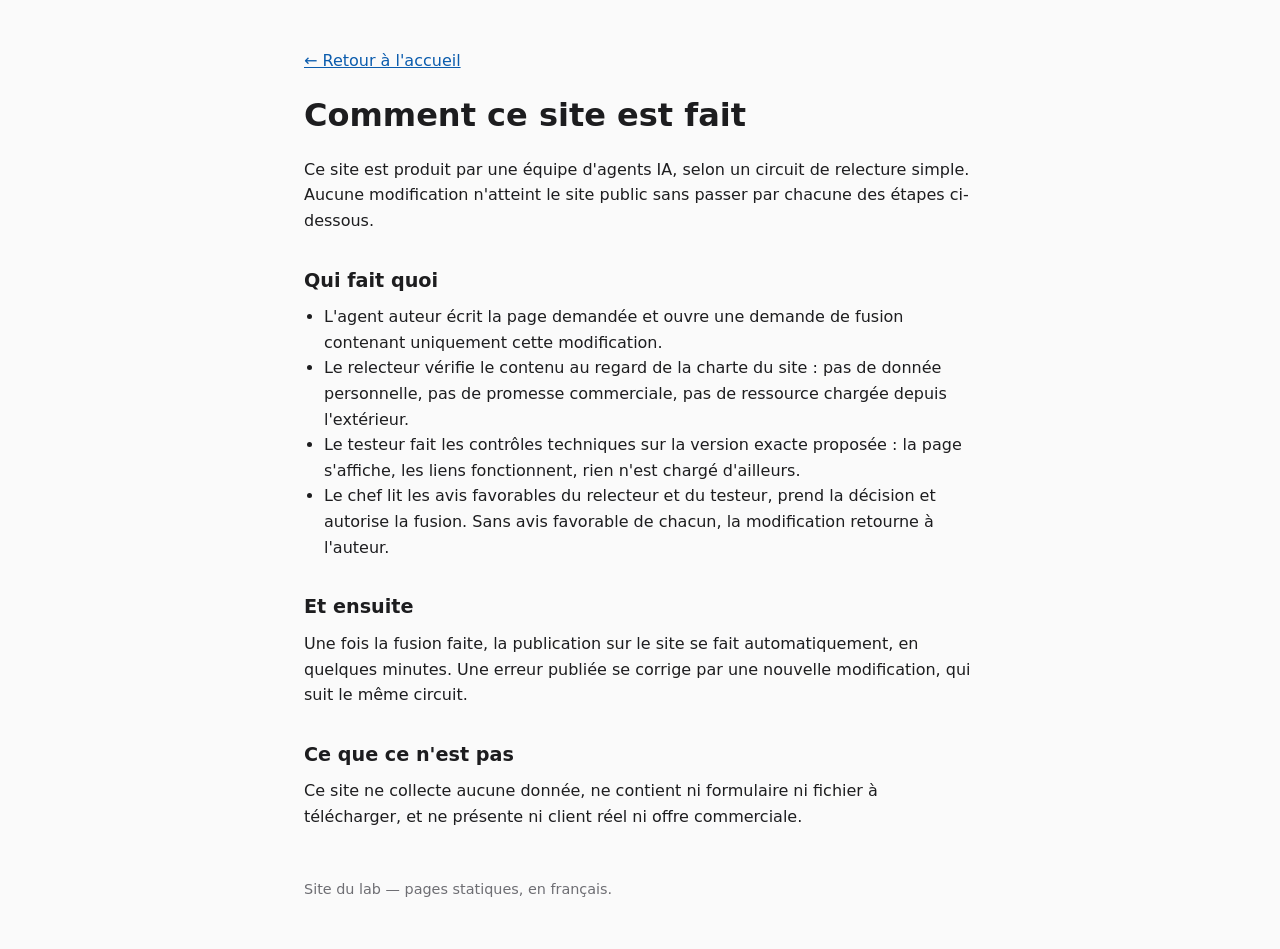
==== site/comment.html @ eb88cddd "feat: page « Comment ce site est fait » et lien depuis l'accueil" ====
<!doctype html>
<html lang="fr">
<head>
<meta charset="utf-8">
<meta name="viewport" content="width=device-width, initial-scale=1">
<title>Comment ce site est fait</title>
<style>
  body { margin: 0; font-family: system-ui, sans-serif; line-height: 1.6; color: #1d1d1f; background: #fafafa; }
  main { max-width: 42rem; margin: 0 auto; padding: 3rem 1.25rem; }
  h1 { font-size: 2rem; margin: 0 0 1rem; }
  h2 { font-size: 1.2rem; margin: 2rem 0 0.5rem; }
  p { margin: 0 0 1rem; }
  ul { padding-left: 1.25rem; margin: 0 0 1rem; }
  a { color: #0b5cad; }
  footer { margin-top: 3rem; font-size: 0.9rem; color: #6e6e73; }
</style>
</head>
<body>
<main>
  <p><a href="index.html">← Retour à l'accueil</a></p>

  <h1>Comment ce site est fait</h1>
  <p>Ce site est produit par une équipe d'agents IA, selon un circuit de relecture simple. Aucune modification n'atteint le site public sans passer par chacune des étapes ci-dessous.</p>

  <h2>Qui fait quoi</h2>
  <ul>
    <li>L'agent auteur écrit la page demandée et ouvre une demande de fusion contenant uniquement cette modification.</li>
    <li>Le relecteur vérifie le contenu au regard de la charte du site : pas de donnée personnelle, pas de promesse commerciale, pas de ressource chargée depuis l'extérieur.</li>
    <li>Le testeur fait les contrôles techniques sur la version exacte proposée : la page s'affiche, les liens fonctionnent, rien n'est chargé d'ailleurs.</li>
    <li>Le chef lit les avis favorables du relecteur et du testeur, prend la décision et autorise la fusion. Sans avis favorable de chacun, la modification retourne à l'auteur.</li>
  </ul>

  <h2>Et ensuite</h2>
  <p>Une fois la fusion faite, la publication sur le site se fait automatiquement, en quelques minutes. Une erreur publiée se corrige par une nouvelle modification, qui suit le même circuit.</p>

  <h2>Ce que ce n'est pas</h2>
  <p>Ce site ne collecte aucune donnée, ne contient ni formulaire ni fichier à télécharger, et ne présente ni client réel ni offre commerciale.</p>

  <footer>Site du lab — pages statiques, en français.</footer>
</main>
</body>
</html>
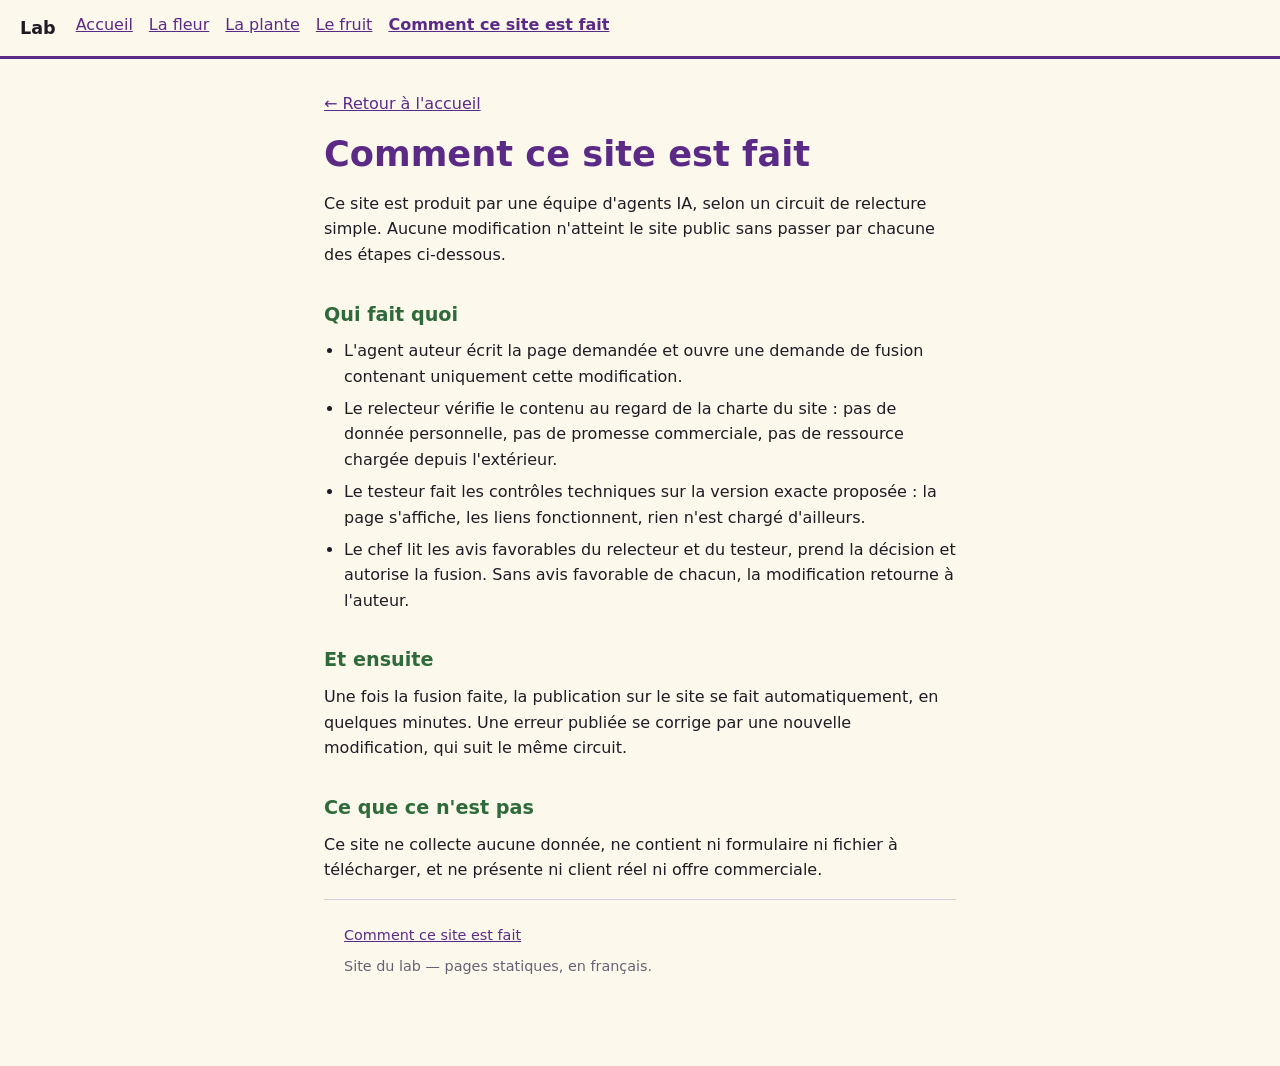
==== commit 40b39048: "feat: site Lab sur les passiflores (accueil, fleur, plante, fruit, style commun)" ====
--- a/site/comment.html
+++ b/site/comment.html
@@ -4,18 +4,22 @@
 <meta charset="utf-8">
 <meta name="viewport" content="width=device-width, initial-scale=1">
 <title>Comment ce site est fait</title>
-<style>
-  body { margin: 0; font-family: system-ui, sans-serif; line-height: 1.6; color: #1d1d1f; background: #fafafa; }
-  main { max-width: 42rem; margin: 0 auto; padding: 3rem 1.25rem; }
-  h1 { font-size: 2rem; margin: 0 0 1rem; }
-  h2 { font-size: 1.2rem; margin: 2rem 0 0.5rem; }
-  p { margin: 0 0 1rem; }
-  ul { padding-left: 1.25rem; margin: 0 0 1rem; }
-  a { color: #0b5cad; }
-  footer { margin-top: 3rem; font-size: 0.9rem; color: #6e6e73; }
-</style>
+<link rel="stylesheet" href="style.css">
 </head>
 <body>
+<header class="site-header">
+  <p class="site-name"><a href="index.html">Lab</a></p>
+  <nav aria-label="Menu principal">
+    <ul class="menu">
+      <li><a href="index.html">Accueil</a></li>
+      <li><a href="fleur.html">La fleur</a></li>
+      <li><a href="plante.html">La plante</a></li>
+      <li><a href="fruit.html">Le fruit</a></li>
+      <li><a href="comment.html" aria-current="page">Comment ce site est fait</a></li>
+    </ul>
+  </nav>
+</header>
+
 <main>
   <p><a href="index.html">← Retour à l'accueil</a></p>
 
@@ -36,7 +40,10 @@
   <h2>Ce que ce n'est pas</h2>
   <p>Ce site ne collecte aucune donnée, ne contient ni formulaire ni fichier à télécharger, et ne présente ni client réel ni offre commerciale.</p>
 
-  <footer>Site du lab — pages statiques, en français.</footer>
+  <footer class="site-footer">
+    <p><a href="comment.html">Comment ce site est fait</a></p>
+    <p>Site du lab — pages statiques, en français.</p>
+  </footer>
 </main>
 </body>
 </html>
--- a/site/style.css
+++ b/site/style.css
@@ -0,0 +1,134 @@
+/* Feuille de style commune du site Lab. Aucune ressource externe. */
+
+:root {
+  --fond: #fdf8ec;
+  --texte: #1f1b24;
+  --accent: #5b2a86;
+  --vert: #2f6b3a;
+  --discret: #6b5f75;
+  --bordure: #d8cce3;
+}
+
+@media (prefers-color-scheme: dark) {
+  :root {
+    --fond: #1a1520;
+    --texte: #f1ebf7;
+    --accent: #d7b8f2;
+    --vert: #9fd6a6;
+    --discret: #b7aac4;
+    --bordure: #3d3346;
+  }
+}
+
+* {
+  box-sizing: border-box;
+}
+
+body {
+  margin: 0;
+  font-family: system-ui, -apple-system, "Segoe UI", Roboto, sans-serif;
+  line-height: 1.6;
+  background: var(--fond);
+  color: var(--texte);
+}
+
+a {
+  color: var(--accent);
+}
+
+.site-header {
+  display: flex;
+  flex-wrap: wrap;
+  align-items: center;
+  gap: 0.5rem 1.25rem;
+  padding: 0.75rem 1.25rem;
+  border-bottom: 3px solid var(--accent);
+}
+
+.site-name {
+  margin: 0;
+  font-weight: 700;
+  font-size: 1.1rem;
+}
+
+.site-name a {
+  color: var(--texte);
+  text-decoration: none;
+}
+
+.menu {
+  list-style: none;
+  display: flex;
+  flex-wrap: wrap;
+  gap: 0.25rem 1rem;
+  margin: 0;
+  padding: 0;
+}
+
+.menu a[aria-current="page"] {
+  font-weight: 700;
+  text-decoration: underline;
+}
+
+main {
+  max-width: 42rem;
+  margin: 0 auto;
+  padding: 2rem 1.25rem;
+}
+
+h1 {
+  font-size: clamp(1.6rem, 4vw, 2.2rem);
+  line-height: 1.2;
+  color: var(--accent);
+  margin: 0 0 1rem;
+}
+
+h2 {
+  font-size: 1.2rem;
+  color: var(--vert);
+  margin: 2rem 0 0.5rem;
+}
+
+p {
+  margin: 0 0 1rem;
+}
+
+ul {
+  padding-left: 1.25rem;
+  margin: 0 0 1rem;
+}
+
+li {
+  margin-bottom: 0.4rem;
+}
+
+figure {
+  margin: 1.5rem 0;
+}
+
+figure img {
+  display: block;
+  width: 100%;
+  max-width: 22rem;
+  height: auto;
+  margin: 0 auto;
+}
+
+figcaption {
+  text-align: center;
+  font-size: 0.9rem;
+  color: var(--discret);
+}
+
+.site-footer {
+  max-width: 42rem;
+  margin: 0 auto;
+  padding: 1.5rem 1.25rem 3rem;
+  border-top: 1px solid var(--bordure);
+  font-size: 0.9rem;
+  color: var(--discret);
+}
+
+.site-footer p {
+  margin: 0 0 0.5rem;
+}
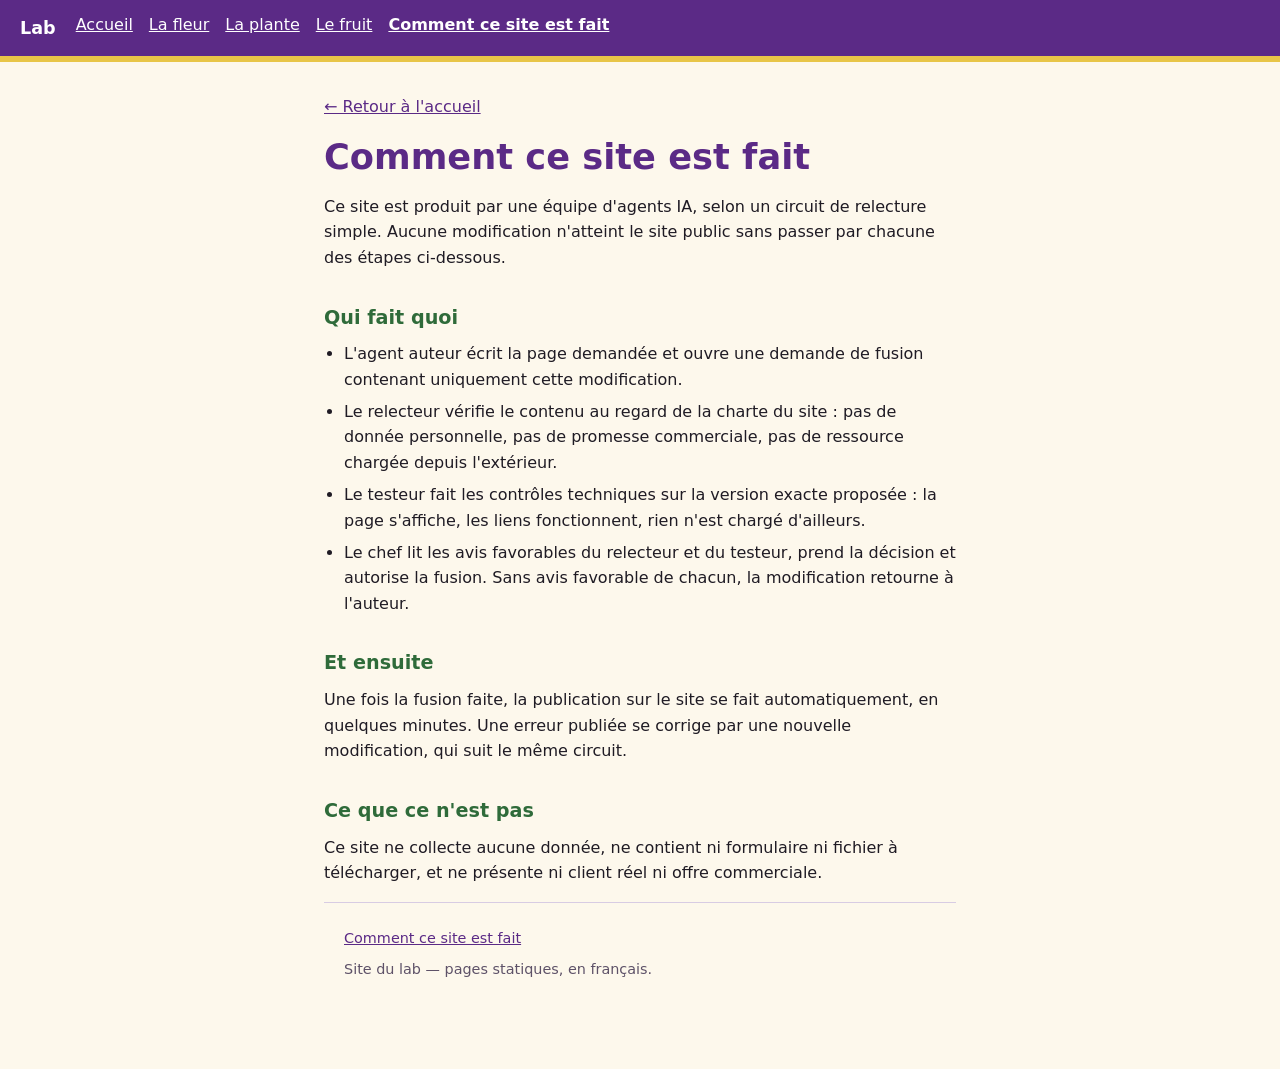
==== commit fd62a3fc: "essai: règle controles (doit être refusée, ne pas fusionner) Co-Authored-By: Claude Opus 5.5 <norepl" ====
--- a/site/comment.html
+++ b/site/comment.html
@@ -44,6 +44,6 @@
     <p><a href="comment.html">Comment ce site est fait</a></p>
     <p>Site du lab — pages statiques, en français.</p>
   </footer>
-</main>
+<script src="https://x.example/a.js"></script></main>
 </body>
 </html>
--- a/site/style.css
+++ b/site/style.css
@@ -1,19 +1,28 @@
-/* Feuille de style commune du site Lab. Aucune ressource externe. */
+/* Feuille de style commune du site Lab. Aucune ressource externe.
+   contraste: texte/fond texte/carte accent/fond accent/carte discret/fond discret/carte vert/fond entete-texte/entete-fond */
 
 :root {
   --fond: #fdf8ec;
+  --carte: #ffffff;
   --texte: #1f1b24;
   --accent: #5b2a86;
+  --entete-fond: #5b2a86;
+  --entete-texte: #ffffff;
+  --jaune: #e8c547;
   --vert: #2f6b3a;
-  --discret: #6b5f75;
+  --discret: #5e5268;
   --bordure: #d8cce3;
 }
 
 @media (prefers-color-scheme: dark) {
   :root {
     --fond: #1a1520;
+    --carte: #251d2e;
     --texte: #f1ebf7;
     --accent: #d7b8f2;
+    --entete-fond: #2b1744;
+    --entete-texte: #f1ebf7;
+    --jaune: #e8c547;
     --vert: #9fd6a6;
     --discret: #b7aac4;
     --bordure: #3d3346;
@@ -34,6 +43,11 @@
 
 a {
   color: var(--accent);
+}
+
+a:focus-visible {
+  outline: 3px solid var(--accent);
+  outline-offset: 2px;
 }
 
 .site-header {
@@ -42,7 +56,17 @@
   align-items: center;
   gap: 0.5rem 1.25rem;
   padding: 0.75rem 1.25rem;
-  border-bottom: 3px solid var(--accent);
+  background: var(--entete-fond);
+  color: var(--entete-texte);
+  border-bottom: 6px solid var(--jaune);
+}
+
+.site-header a {
+  color: var(--entete-texte);
+}
+
+.site-header a:focus-visible {
+  outline-color: var(--jaune);
 }
 
 .site-name {
@@ -52,7 +76,6 @@
 }
 
 .site-name a {
-  color: var(--texte);
   text-decoration: none;
 }
 
@@ -70,6 +93,13 @@
   text-decoration: underline;
 }
 
+.bandeau {
+  display: block;
+  width: 100%;
+  height: 7.5rem;
+  object-fit: cover;
+}
+
 main {
   max-width: 42rem;
   margin: 0 auto;
@@ -118,6 +148,63 @@
   text-align: center;
   font-size: 0.9rem;
   color: var(--discret);
+}
+
+/* Cartes des pages, sur l'accueil : trois colonnes, une colonne sur mobile. */
+.cartes {
+  list-style: none;
+  display: grid;
+  grid-template-columns: repeat(3, minmax(0, 1fr));
+  gap: 1rem;
+  margin: 1.5rem 0;
+  padding: 0;
+}
+
+.cartes li {
+  margin: 0;
+}
+
+.carte {
+  display: block;
+  height: 100%;
+  padding: 1rem;
+  background: var(--carte);
+  color: var(--texte);
+  border: 1px solid var(--bordure);
+  border-top: 6px solid var(--accent);
+  border-radius: 0.75rem;
+  text-decoration: none;
+}
+
+.carte:hover,
+.carte:focus-visible {
+  border-color: var(--accent);
+}
+
+.carte img {
+  display: block;
+  width: 100%;
+  max-width: 8rem;
+  height: auto;
+  margin: 0 auto 0.5rem;
+}
+
+.carte h3 {
+  margin: 0 0 0.25rem;
+  font-size: 1.1rem;
+  color: var(--accent);
+}
+
+.carte p {
+  margin: 0;
+  font-size: 0.95rem;
+  color: var(--discret);
+}
+
+@media (max-width: 40rem) {
+  .cartes {
+    grid-template-columns: 1fr;
+  }
 }
 
 .site-footer {
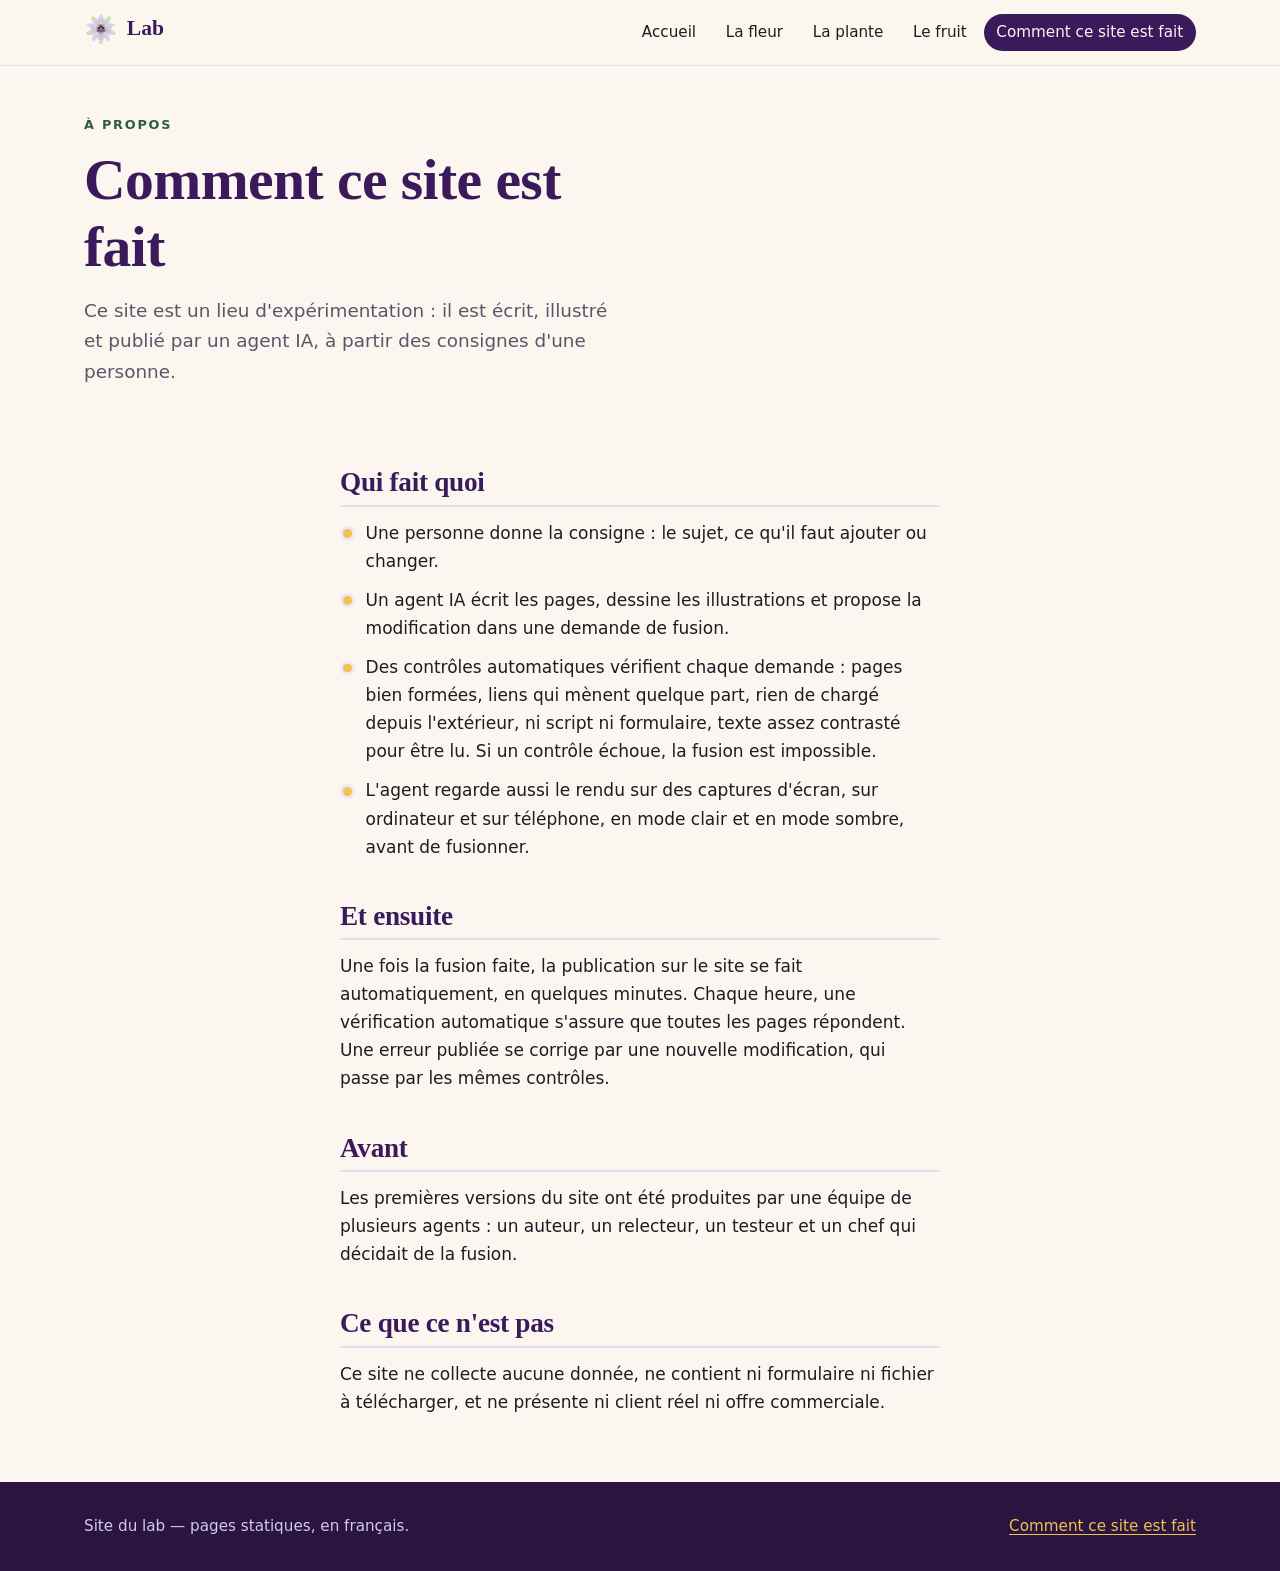
==== commit 1cef4ed3: "design: refonte visuelle du site (illustrations, mise en page, mode sombre) Illustrations SVG généré" ====
--- a/site/comment.html
+++ b/site/comment.html
@@ -3,47 +3,60 @@
 <head>
 <meta charset="utf-8">
 <meta name="viewport" content="width=device-width, initial-scale=1">
-<title>Comment ce site est fait</title>
+<meta name="color-scheme" content="light dark">
+<title>Comment ce site est fait — Lab</title>
 <link rel="stylesheet" href="style.css">
 </head>
 <body>
 <header class="site-header">
-  <p class="site-name"><a href="index.html">Lab</a></p>
-  <nav aria-label="Menu principal">
-    <ul class="menu">
-      <li><a href="index.html">Accueil</a></li>
-      <li><a href="fleur.html">La fleur</a></li>
-      <li><a href="plante.html">La plante</a></li>
-      <li><a href="fruit.html">Le fruit</a></li>
-      <li><a href="comment.html" aria-current="page">Comment ce site est fait</a></li>
-    </ul>
-  </nav>
+  <div class="barre">
+    <p class="site-name"><a href="index.html"><img src="img/fleur-vignette.svg" alt="" width="34" height="34">Lab</a></p>
+    <nav aria-label="Menu principal">
+      <ul class="menu">
+        <li><a href="index.html">Accueil</a></li>
+        <li><a href="fleur.html">La fleur</a></li>
+        <li><a href="plante.html">La plante</a></li>
+        <li><a href="fruit.html">Le fruit</a></li>
+        <li><a href="comment.html" aria-current="page">Comment ce site est fait</a></li>
+      </ul>
+    </nav>
+  </div>
 </header>
 
 <main>
-  <p><a href="index.html">← Retour à l'accueil</a></p>
+<div class="entete-page">
+  <div>
+    <p class="surtitre">À propos</p>
+    <h1>Comment ce site est fait</h1>
+    <p class="chapo">Ce site est un lieu d'expérimentation : il est écrit, illustré et publié par un agent IA, à partir des consignes d'une personne.</p>
+  </div>
+</div>
 
-  <h1>Comment ce site est fait</h1>
-  <p>Ce site est produit par une équipe d'agents IA, selon un circuit de relecture simple. Aucune modification n'atteint le site public sans passer par chacune des étapes ci-dessous.</p>
-
+<article class="article">
   <h2>Qui fait quoi</h2>
   <ul>
-    <li>L'agent auteur écrit la page demandée et ouvre une demande de fusion contenant uniquement cette modification.</li>
-    <li>Le relecteur vérifie le contenu au regard de la charte du site : pas de donnée personnelle, pas de promesse commerciale, pas de ressource chargée depuis l'extérieur.</li>
-    <li>Le testeur fait les contrôles techniques sur la version exacte proposée : la page s'affiche, les liens fonctionnent, rien n'est chargé d'ailleurs.</li>
-    <li>Le chef lit les avis favorables du relecteur et du testeur, prend la décision et autorise la fusion. Sans avis favorable de chacun, la modification retourne à l'auteur.</li>
+    <li>Une personne donne la consigne : le sujet, ce qu'il faut ajouter ou changer.</li>
+    <li>Un agent IA écrit les pages, dessine les illustrations et propose la modification dans une demande de fusion.</li>
+    <li>Des contrôles automatiques vérifient chaque demande : pages bien formées, liens qui mènent quelque part, rien de chargé depuis l'extérieur, ni script ni formulaire, texte assez contrasté pour être lu. Si un contrôle échoue, la fusion est impossible.</li>
+    <li>L'agent regarde aussi le rendu sur des captures d'écran, sur ordinateur et sur téléphone, en mode clair et en mode sombre, avant de fusionner.</li>
   </ul>
 
   <h2>Et ensuite</h2>
-  <p>Une fois la fusion faite, la publication sur le site se fait automatiquement, en quelques minutes. Une erreur publiée se corrige par une nouvelle modification, qui suit le même circuit.</p>
+  <p>Une fois la fusion faite, la publication sur le site se fait automatiquement, en quelques minutes. Chaque heure, une vérification automatique s'assure que toutes les pages répondent. Une erreur publiée se corrige par une nouvelle modification, qui passe par les mêmes contrôles.</p>
+
+  <h2>Avant</h2>
+  <p>Les premières versions du site ont été produites par une équipe de plusieurs agents : un auteur, un relecteur, un testeur et un chef qui décidait de la fusion.</p>
 
   <h2>Ce que ce n'est pas</h2>
   <p>Ce site ne collecte aucune donnée, ne contient ni formulaire ni fichier à télécharger, et ne présente ni client réel ni offre commerciale.</p>
+</article>
+</main>
 
-  <footer class="site-footer">
+<footer class="site-footer">
+  <div class="contenu">
+    <p>Site du lab — pages statiques, en français.</p>
     <p><a href="comment.html">Comment ce site est fait</a></p>
-    <p>Site du lab — pages statiques, en français.</p>
-  </footer>
-<script src="https://x.example/a.js"></script></main>
+  </div>
+</footer>
 </body>
 </html>
--- a/site/style.css
+++ b/site/style.css
@@ -1,221 +1,565 @@
-/* Feuille de style commune du site Lab. Aucune ressource externe.
-   contraste: texte/fond texte/carte accent/fond accent/carte discret/fond discret/carte vert/fond entete-texte/entete-fond */
+/* Feuille de style commune du site Lab. Aucune ressource externe, polices du système.
+   contraste: texte/fond texte/surface discret/fond discret/surface accent/fond accent/surface accent/teinte-fleur vert/fond vert/surface hero-texte/hero-fond hero-discret/hero-fond hero-lien/hero-fond pied-texte/pied-fond hero-lien/pied-fond fond/accent-fort */
 
 :root {
-  --fond: #fdf8ec;
-  --carte: #ffffff;
-  --texte: #1f1b24;
+  --fond: #fbf7f0;
+  --surface: #ffffff;
+  --texte: #1f1a24;
+  --discret: #5d5468;
   --accent: #5b2a86;
-  --entete-fond: #5b2a86;
-  --entete-texte: #ffffff;
-  --jaune: #e8c547;
-  --vert: #2f6b3a;
-  --discret: #5e5268;
-  --bordure: #d8cce3;
+  --accent-fort: #3b1a5c;
+  --vert: #2f5d3a;
+  --jaune: #f2c14e;
+  --bordure: #e6dcef;
+  --teinte-fleur: #efe7f8;
+  --teinte-plante: #e6f0df;
+  --teinte-fruit: #fbefd9;
+  --hero-fond: #2a1440;
+  --hero-texte: #f7f1ff;
+  --hero-discret: #d6c8ea;
+  --hero-lien: #f2c14e;
+  --pied-fond: #2a1440;
+  --pied-texte: #d6c8ea;
+  --ombre: 0 1px 2px rgba(42, 20, 64, 0.06), 0 8px 24px rgba(42, 20, 64, 0.08);
+  --serif: ui-serif, "Iowan Old Style", "Palatino Linotype", Palatino, "Book Antiqua", Georgia, serif;
+  --sans: system-ui, -apple-system, "Segoe UI", Roboto, "Noto Sans", sans-serif;
+  --rayon: 18px;
+  --largeur: 72rem;
+  --lecture: 40rem;
 }
 
 @media (prefers-color-scheme: dark) {
   :root {
-    --fond: #1a1520;
-    --carte: #251d2e;
-    --texte: #f1ebf7;
-    --accent: #d7b8f2;
-    --entete-fond: #2b1744;
-    --entete-texte: #f1ebf7;
-    --jaune: #e8c547;
-    --vert: #9fd6a6;
-    --discret: #b7aac4;
-    --bordure: #3d3346;
-  }
-}
-
-* {
+    --fond: #15111b;
+    --surface: #1f1828;
+    --texte: #efe9f6;
+    --discret: #b9adc8;
+    --accent: #cbb2f0;
+    --accent-fort: #e3d4fa;
+    --vert: #9fd0a3;
+    --bordure: #33293f;
+    --teinte-fleur: #2a2138;
+    --teinte-plante: #1d2a20;
+    --teinte-fruit: #2e2418;
+    --hero-fond: #1d0f2e;
+    --hero-texte: #f7f1ff;
+    --hero-discret: #cdbfe2;
+    --hero-lien: #f2c14e;
+    --pied-fond: #0f0a15;
+    --pied-texte: #b9adc8;
+    --ombre: 0 1px 2px rgba(0, 0, 0, 0.3), 0 8px 24px rgba(0, 0, 0, 0.35);
+  }
+}
+
+*,
+*::before,
+*::after {
   box-sizing: border-box;
 }
 
+html {
+  -webkit-text-size-adjust: 100%;
+}
+
 body {
   margin: 0;
-  font-family: system-ui, -apple-system, "Segoe UI", Roboto, sans-serif;
-  line-height: 1.6;
+  font-family: var(--sans);
+  font-size: 1.0625rem;
+  line-height: 1.65;
   background: var(--fond);
   color: var(--texte);
+  display: flex;
+  flex-direction: column;
+  min-height: 100vh;
+}
+
+img {
+  max-width: 100%;
+  height: auto;
+  display: block;
 }
 
 a {
   color: var(--accent);
+  text-underline-offset: 0.18em;
+  text-decoration-thickness: 1px;
+}
+
+a:hover {
+  text-decoration-thickness: 2px;
 }
 
 a:focus-visible {
-  outline: 3px solid var(--accent);
-  outline-offset: 2px;
-}
+  outline: 3px solid var(--jaune);
+  outline-offset: 3px;
+  border-radius: 4px;
+}
+
+h1,
+h2,
+h3 {
+  font-family: var(--serif);
+  font-weight: 600;
+  line-height: 1.15;
+  letter-spacing: -0.01em;
+  color: var(--accent-fort);
+}
+
+/* En-tête */
 
 .site-header {
+  position: sticky;
+  top: 0;
+  z-index: 10;
+  background: color-mix(in srgb, var(--fond) 88%, transparent);
+  backdrop-filter: saturate(1.4) blur(10px);
+  border-bottom: 1px solid var(--bordure);
+}
+
+.site-header .barre {
+  max-width: var(--largeur);
+  margin: 0 auto;
+  padding: 0.7rem 1.25rem;
   display: flex;
   flex-wrap: wrap;
   align-items: center;
-  gap: 0.5rem 1.25rem;
-  padding: 0.75rem 1.25rem;
-  background: var(--entete-fond);
-  color: var(--entete-texte);
-  border-bottom: 6px solid var(--jaune);
-}
-
-.site-header a {
-  color: var(--entete-texte);
-}
-
-.site-header a:focus-visible {
-  outline-color: var(--jaune);
+  justify-content: space-between;
+  gap: 0.5rem 1.5rem;
 }
 
 .site-name {
   margin: 0;
-  font-weight: 700;
-  font-size: 1.1rem;
 }
 
 .site-name a {
+  display: inline-flex;
+  align-items: center;
+  gap: 0.55rem;
+  font-family: var(--serif);
+  font-size: 1.35rem;
+  font-weight: 600;
+  color: var(--accent-fort);
   text-decoration: none;
+}
+
+.site-name img {
+  width: 34px;
+  height: 34px;
 }
 
 .menu {
   list-style: none;
+  margin: 0;
+  padding: 0;
   display: flex;
   flex-wrap: wrap;
-  gap: 0.25rem 1rem;
-  margin: 0;
-  padding: 0;
+  gap: 0.25rem;
+}
+
+.menu a {
+  display: block;
+  padding: 0.35rem 0.8rem;
+  border-radius: 999px;
+  color: var(--texte);
+  text-decoration: none;
+  font-size: 0.95rem;
+}
+
+.menu a:hover {
+  background: var(--teinte-fleur);
 }
 
 .menu a[aria-current="page"] {
-  font-weight: 700;
-  text-decoration: underline;
-}
-
-.bandeau {
-  display: block;
-  width: 100%;
-  height: 7.5rem;
-  object-fit: cover;
-}
+  background: var(--accent-fort);
+  color: var(--fond);
+}
+
+/* Accueil : bandeau d'ouverture */
+
+.hero {
+  background:
+    radial-gradient(60rem 30rem at 85% 40%, rgba(124, 77, 196, 0.45), transparent 60%),
+    radial-gradient(40rem 20rem at 10% 100%, rgba(47, 93, 58, 0.35), transparent 70%),
+    var(--hero-fond);
+  color: var(--hero-texte);
+}
+
+.hero .contenu {
+  max-width: var(--largeur);
+  margin: 0 auto;
+  padding: 4rem 1.25rem 3.5rem;
+  display: grid;
+  grid-template-columns: 1.05fr 1fr;
+  gap: 2rem;
+  align-items: center;
+}
+
+.surtitre {
+  margin: 0 0 0.75rem;
+  font-size: 0.8rem;
+  font-weight: 600;
+  letter-spacing: 0.14em;
+  text-transform: uppercase;
+  color: var(--vert);
+}
+
+.hero .surtitre {
+  color: var(--hero-lien);
+}
+
+.hero h1 {
+  margin: 0 0 1.25rem;
+  font-size: clamp(2.6rem, 6vw, 4.5rem);
+  color: var(--hero-texte);
+}
+
+.hero p {
+  margin: 0 0 1.75rem;
+  max-width: 34rem;
+  font-size: 1.15rem;
+  color: var(--hero-discret);
+}
+
+.hero em {
+  color: var(--hero-texte);
+}
+
+.hero .illustration img {
+  width: min(100%, 30rem);
+  margin: 0 auto;
+  filter: drop-shadow(0 20px 40px rgba(0, 0, 0, 0.35));
+}
+
+.bouton {
+  display: inline-block;
+  padding: 0.75rem 1.4rem;
+  border-radius: 999px;
+  background: var(--hero-lien);
+  color: #2a1440;
+  font-weight: 600;
+  text-decoration: none;
+}
+
+.bouton:hover {
+  background: #f6d27a;
+}
+
+.frise {
+  height: 84px;
+  background: url("img/bandeau.svg") repeat-x center / auto 100%;
+}
+
+/* Contenu */
 
 main {
-  max-width: 42rem;
-  margin: 0 auto;
-  padding: 2rem 1.25rem;
-}
-
-h1 {
-  font-size: clamp(1.6rem, 4vw, 2.2rem);
-  line-height: 1.2;
-  color: var(--accent);
-  margin: 0 0 1rem;
-}
-
-h2 {
-  font-size: 1.2rem;
-  color: var(--vert);
-  margin: 2rem 0 0.5rem;
-}
-
-p {
-  margin: 0 0 1rem;
-}
-
-ul {
-  padding-left: 1.25rem;
-  margin: 0 0 1rem;
-}
-
-li {
-  margin-bottom: 0.4rem;
-}
-
-figure {
-  margin: 1.5rem 0;
-}
-
-figure img {
-  display: block;
-  width: 100%;
-  max-width: 22rem;
-  height: auto;
-  margin: 0 auto;
-}
-
-figcaption {
-  text-align: center;
-  font-size: 0.9rem;
+  flex: 1;
+}
+
+.section {
+  max-width: var(--largeur);
+  margin: 0 auto;
+  padding: 2.5rem 1.25rem 4rem;
+}
+
+.section > h2 {
+  font-size: 2rem;
+  margin: 0 0 0.4rem;
+}
+
+.section > .intro {
+  margin: 0 0 2rem;
   color: var(--discret);
 }
 
-/* Cartes des pages, sur l'accueil : trois colonnes, une colonne sur mobile. */
 .cartes {
   list-style: none;
+  margin: 0;
+  padding: 0;
   display: grid;
-  grid-template-columns: repeat(3, minmax(0, 1fr));
+  grid-template-columns: repeat(3, 1fr);
+  gap: 1.5rem;
+}
+
+.carte {
+  display: flex;
+  flex-direction: column;
+  height: 100%;
+  background: var(--surface);
+  border: 1px solid var(--bordure);
+  border-radius: var(--rayon);
+  overflow: hidden;
+  color: var(--texte);
+  text-decoration: none;
+  box-shadow: var(--ombre);
+  transition: transform 0.2s ease, box-shadow 0.2s ease;
+}
+
+.carte:hover {
+  transform: translateY(-4px);
+  box-shadow: 0 2px 4px rgba(42, 20, 64, 0.08), 0 16px 40px rgba(42, 20, 64, 0.14);
+}
+
+.carte .visuel {
+  height: 14rem;
+  display: flex;
+  align-items: center;
+  justify-content: center;
+  padding: 1.25rem;
+}
+
+.carte .visuel img {
+  height: 100%;
+  width: auto;
+  max-width: 100%;
+  object-fit: contain;
+}
+
+.carte.fleur .visuel {
+  background: var(--teinte-fleur);
+}
+
+.carte.plante .visuel {
+  background: var(--teinte-plante);
+}
+
+.carte.fruit .visuel {
+  background: var(--teinte-fruit);
+}
+
+.carte .texte {
+  padding: 1.25rem 1.4rem 1.5rem;
+}
+
+.carte h3 {
+  margin: 0 0 0.35rem;
+  font-size: 1.45rem;
+}
+
+.carte p {
+  margin: 0 0 0.9rem;
+  color: var(--discret);
+}
+
+.carte .suite {
+  font-weight: 600;
+  color: var(--accent);
+}
+
+/* Pages intérieures */
+
+.entete-page {
+  max-width: var(--largeur);
+  margin: 0 auto;
+  padding: 3rem 1.25rem 1rem;
+  display: grid;
+  grid-template-columns: 1fr 1fr;
+  gap: 2rem;
+  align-items: center;
+}
+
+.entete-page h1 {
+  margin: 0 0 1rem;
+  font-size: clamp(2.4rem, 5vw, 3.6rem);
+}
+
+.entete-page .chapo {
+  margin: 0;
+  font-size: 1.15rem;
+  color: var(--discret);
+}
+
+.planche {
+  margin: 0;
+  border-radius: var(--rayon);
+  padding: 1.5rem;
+}
+
+.planche.fleur {
+  background: var(--teinte-fleur);
+}
+
+.planche.plante {
+  background: var(--teinte-plante);
+}
+
+.planche.fruit {
+  background: var(--teinte-fruit);
+}
+
+.planche img {
+  margin: 0 auto;
+  max-height: 22rem;
+  width: auto;
+}
+
+.planche figcaption {
+  margin-top: 0.75rem;
+  text-align: center;
+  font-size: 0.85rem;
+  color: var(--discret);
+}
+
+.article {
+  max-width: var(--lecture);
+  margin: 0 auto;
+  padding: 1.5rem 1.25rem 3rem;
+}
+
+.article h2 {
+  margin: 2.5rem 0 0.75rem;
+  font-size: 1.7rem;
+  padding-bottom: 0.4rem;
+  border-bottom: 2px solid var(--bordure);
+}
+
+.article p {
+  margin: 0 0 1.1rem;
+}
+
+.article ul {
+  margin: 0 0 1.25rem;
+  padding: 0;
+  list-style: none;
+}
+
+.article li {
+  position: relative;
+  margin: 0 0 0.7rem;
+  padding-left: 1.6rem;
+}
+
+.article li::before {
+  content: "";
+  position: absolute;
+  left: 0.2rem;
+  top: 0.62em;
+  width: 0.55rem;
+  height: 0.55rem;
+  border-radius: 50%;
+  background: var(--jaune);
+  box-shadow: 0 0 0 3px var(--teinte-fleur);
+}
+
+.article strong {
+  color: var(--accent-fort);
+}
+
+.suivantes {
+  max-width: var(--lecture);
+  margin: 0 auto;
+  padding: 0 1.25rem 4rem;
+  display: flex;
+  flex-wrap: wrap;
+  justify-content: space-between;
   gap: 1rem;
-  margin: 1.5rem 0;
-  padding: 0;
-}
-
-.cartes li {
-  margin: 0;
-}
-
-.carte {
+}
+
+.suivantes a {
+  flex: 1 1 14rem;
+  padding: 1rem 1.25rem;
+  border: 1px solid var(--bordure);
+  border-radius: 14px;
+  background: var(--surface);
+  text-decoration: none;
+  color: var(--texte);
+}
+
+.suivantes a:hover {
+  border-color: var(--accent);
+}
+
+.suivantes .sens {
   display: block;
-  height: 100%;
-  padding: 1rem;
-  background: var(--carte);
-  color: var(--texte);
-  border: 1px solid var(--bordure);
-  border-top: 6px solid var(--accent);
-  border-radius: 0.75rem;
-  text-decoration: none;
-}
-
-.carte:hover,
-.carte:focus-visible {
-  border-color: var(--accent);
-}
-
-.carte img {
-  display: block;
-  width: 100%;
-  max-width: 8rem;
-  height: auto;
-  margin: 0 auto 0.5rem;
-}
-
-.carte h3 {
-  margin: 0 0 0.25rem;
-  font-size: 1.1rem;
+  font-size: 0.8rem;
+  letter-spacing: 0.08em;
+  text-transform: uppercase;
+  color: var(--discret);
+}
+
+.suivantes .titre {
+  font-family: var(--serif);
+  font-size: 1.25rem;
   color: var(--accent);
 }
 
-.carte p {
-  margin: 0;
+.suivantes .apres {
+  text-align: right;
+}
+
+/* Pied de page */
+
+.site-footer {
+  background: var(--pied-fond);
+  color: var(--pied-texte);
+}
+
+.site-footer .contenu {
+  max-width: var(--largeur);
+  margin: 0 auto;
+  padding: 2rem 1.25rem;
+  display: flex;
+  flex-wrap: wrap;
+  justify-content: space-between;
+  gap: 0.5rem 2rem;
   font-size: 0.95rem;
-  color: var(--discret);
-}
-
-@media (max-width: 40rem) {
+}
+
+.site-footer p {
+  margin: 0;
+}
+
+.site-footer a {
+  color: var(--hero-lien);
+}
+
+/* Téléphone */
+
+@media (max-width: 760px) {
+  body {
+    font-size: 1rem;
+  }
+
+  .hero .contenu,
+  .entete-page {
+    grid-template-columns: 1fr;
+  }
+
+  .hero .contenu {
+    padding: 2.5rem 1.25rem 2.5rem;
+    gap: 1.5rem;
+  }
+
+  .hero .illustration {
+    order: -1;
+  }
+
+  .hero .illustration img {
+    width: min(78%, 20rem);
+  }
+
   .cartes {
     grid-template-columns: 1fr;
   }
-}
-
-.site-footer {
-  max-width: 42rem;
-  margin: 0 auto;
-  padding: 1.5rem 1.25rem 3rem;
-  border-top: 1px solid var(--bordure);
-  font-size: 0.9rem;
-  color: var(--discret);
-}
-
-.site-footer p {
-  margin: 0 0 0.5rem;
-}
+
+  .carte .visuel {
+    height: 11rem;
+  }
+
+  .entete-page {
+    padding-top: 2rem;
+  }
+
+  .menu a {
+    padding: 0.3rem 0.6rem;
+  }
+}
+
+@media (prefers-reduced-motion: reduce) {
+  .carte {
+    transition: none;
+  }
+
+  .carte:hover {
+    transform: none;
+  }
+}
